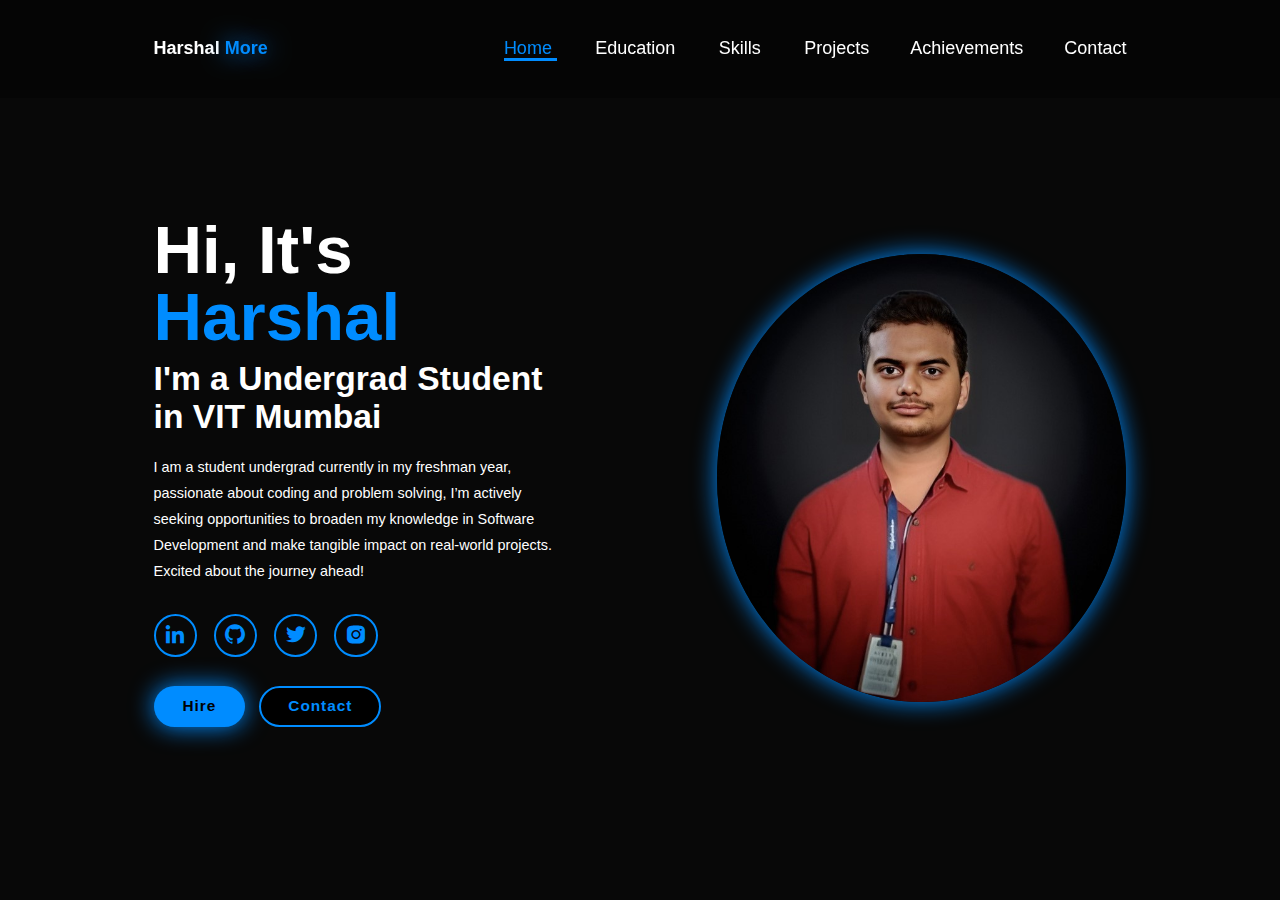
==== index.html @ 3dd086ee "Ready to merge ✅" ====
<!DOCTYPE html>
<html lang="en">
<head>
    <meta charset="UTF-8">
    <meta name="viewport" content="width=device-width, initial-scale=1.0">
    <title>Responsive Portfolio Website</title>
    <link rel="stylesheet" href="style.css">
    <link href='https://unpkg.com/boxicons@2.1.4/css/boxicons.min.css' rel='stylesheet'>
</head>
<body>
    <header class="header">
        <a href="#home" class="logo">Harshal
            <span>More</span>
        </a>
        <!-- <i class='bx bx-menu' class="menu-icon"></i> -->

        <nav class="navbar">
            <a href="#home" class="active"> Home </a>
            <a href="#education"> Education </a>
            <a href="#skills"> Skills </a>
            <a href="#projects"> Projects</a>
            <a href="#achievements"> Achievements</a>
            <a href="#contact"> Contact </a>
        </nav>
    </header>

        <section class="home" id="home">
            <div class="home-content">
                <h1>Hi, It's <span>Harshal</span></h1>
                <h3 class="text-animation">I'm a Undergrad Student in VIT Mumbai<span></span></h3>
                <p>
                    I am a student undergrad currently in my freshman year, passionate about coding and problem solving, I’m actively seeking opportunities to broaden my knowledge in Software Development and make tangible impact on real-world projects. Excited about the journey ahead!

                </p>
                <div class="social-icons">
                    <a href="#"><i class='bx bxl-linkedin' ></i></a>
                    <a href="#"><i class='bx bxl-github' ></i></a>
                    <a href="#"><i class='bx bxl-twitter' ></i></a>
                    <a href="#"><i class='bx bxl-instagram-alt' ></i></a>
                </div>
                <div class="btn-group">
                    <a href="#" class="btn">Hire</a>
                    <a href="#contact" class="btn">Contact</a>
                </div>
            </div>
                <div class="home-img">
                    <img src="IMG000.jpg" alt="">
                </div>

            
        </section>

    
    <script src="script.js"></script>
</body>
</html>
---- style.css ----
*{
    margin: 0;
    padding: 0;
    box-sizing: border-box;
    text-decoration: none;
    border: none;
    outline: none;
    scroll-behavior: smooth;
    font-family: "Poppins", sans-serif;
}

/* the above is used to reset the default css styling state */

:root{
    --bg-color: #080808;
    --second-bg-color: #131313;
    --text-color: #ffffff;
    --main-color: #008cff;
}

/* It states and changes the default values in the root lvl and then access them as a global variables " */

html{
    font-size: 60%;
    overflow-x: hidden;
}

body{
    background-color: var(--bg-color);
    color: var(--text-color);
}

.header {
    position: fixed;
    top: 0;
    left: 0;    
    width: 100%;
    padding: 4rem 12% 4rem;
    background: rgba(0, 0, 0, 0.3);
    backdrop-filter: blur(10px);
    display: flex;
    justify-content: space-between;
    align-items: center;
    z-index: 5;
}


.logo{
    font-size: 3rem;
    color: var(--text-color);
    font-weight: 800;
    cursor: pointer;
    transition: 0.3s ease;
    font-size: large;
}


.logo:hover{
    transform: scale(1.1);
}

.logo span{
    text-shadow: 0 0 25px var(--main-color);
}


.navbar a{
    font-size: 1.8 rem;
    color: var(--text-color);
    margin-left: 4rem;
    font-weight: 500;
    transition: 0.3s ease;
    border-bottom: 3px solid transparent;
    font-size: large;
}

.header .navb a:hover,
    .navbar a.active{
        color: var(--main-color);
        border-bottom: 3px solid var(--main-color);
    }

#menu-icon{
    font-size: 3.6rem;
    color: var(--main-color);
    display: none;
} 

section{
    min-height: 100vh;
    padding: 10rem 12% 10rem;
}

.home{
    display: flex;
    align-items: center;
    justify-content: center;
    gap: 15rem;
}

.home-content{
    display: flex;
    flex-direction: column;
    align-items: baseline;
    text-align: left;
    justify-content: center;
    margin-top: 3rem;
}

span{
    color: var(--main-color);
}

.logo span{
    color: var(--main-color);
}

.home-content h3{
    margin-bottom: 2rem;
    margin-top: 1rem;
    font-size: 3.5rem;
}

.home-content h1{
    font-size: 7rem;
    font-weight: 700;
    margin-top: 1.5rem;
    line-height: 1;
}

.home-img{
    border-radius: 50%;
}

.home-img img{
    position: relative;
    top: 3rem;
    width: 32vw;
    border-radius: 50%;
    box-shadow: 0 0 25px var(--main-color);
    cursor: pointer;
    transition: 0.4s ease-in-out;
}

.home-img img:hover{
    box-shadow: 0 0 25px var(--main-color),
                0 0 50px var(--main-color),
                0 0 100px var(--main-color);
}

.home-content p{
    font-size: 1.5rem;
    font-weight: 500;
    line-height: 1.8;
    max-width: 1000px;
}

.social-icons a{
    display: inline-flex;
    justify-content: center;
    align-items: center;
    width: 4.5rem;
    height: 4.5rem;
    background: transparent;
    border: 2px solid var(--main-color);
    font-size: 2.5rem;
    border-radius: 50%;
    color: var(--main-color);
    margin: 3rem 1.5rem 3rem 0;
    transition: 0.3 ease-in-out;
}

.social-icons a:hover{
    color: var(--main-color);
    transform: scale(1.3)translateY(-5px);
    box-shadow: 0 0 25px var(--main-color);
    background-color: var(--main-color);
    background-color: transparent;                          /* FIX */
}

.btn{
    display: inline-flex;
    padding: 1rem 2.8rem;
    background-color: var(--main-color);
    box-shadow: 0 0 25px var(--main-color);
    border-radius: 4rem;
    font-size: 1.6rem;
    color: black;
    border: 2px solid transparent;
    letter-spacing: 0.1rem;
    font-weight: 600;
    transition: 0.3s ease-in-out;
}

.btn:hover{
    transform: scale(1.05);
    box-shadow: 0 0 50px var(--main-color);
}

.btn-group{
    display: flex;
    align-items: center;
    gap: 1.5rem;
}

.btn-group a:nth-of-type(2){
    background-color: black;
    color: var(--main-color);
    border: 2px solid var(--main-color);
    box-shadow: 0 0 25px transparent;
}

.btn-group a:nth-of-type(2):hover{
    box-shadow: 0 0 25px var(--main-color);
    background-color: var(--main-color);
    color: black;
}
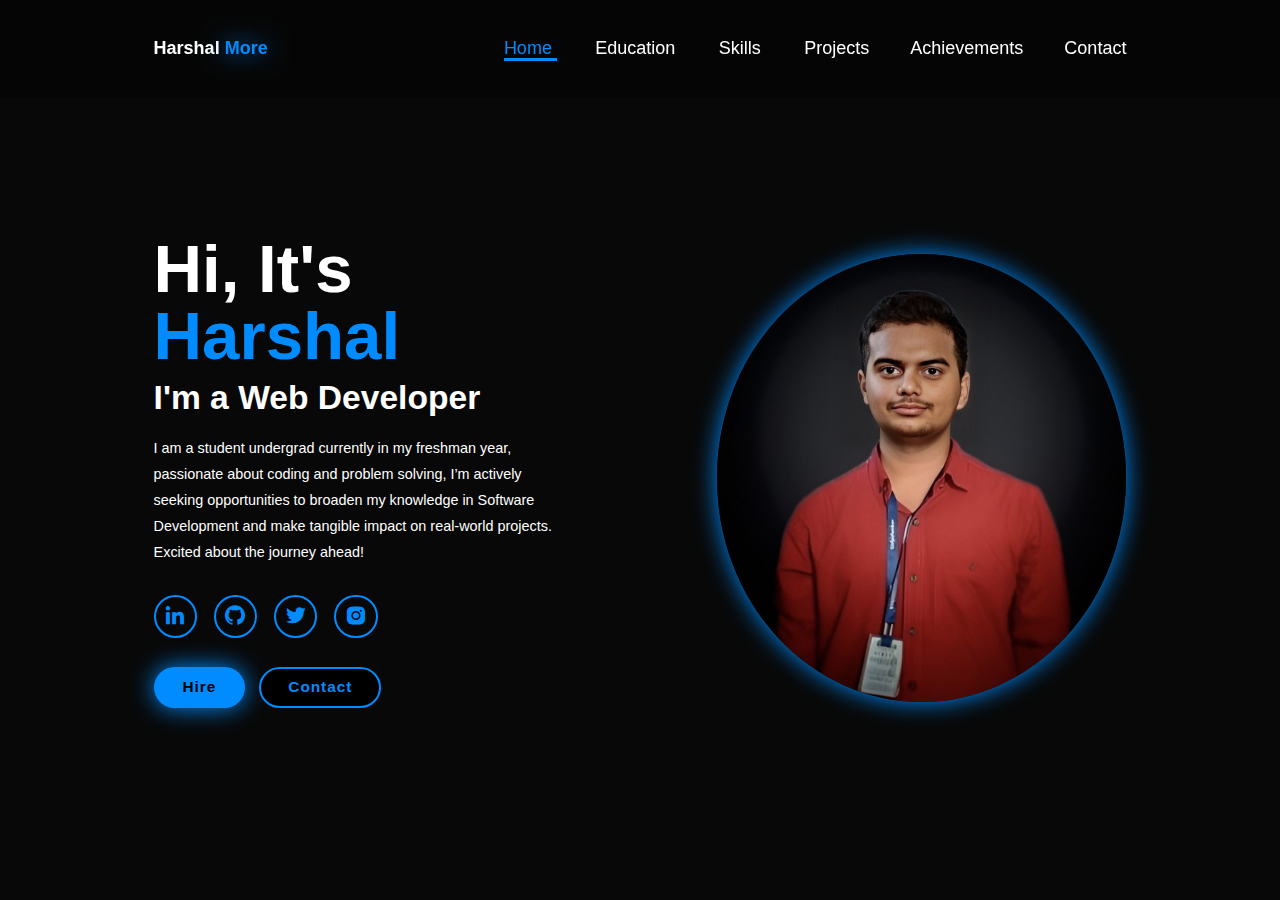
==== commit 63bf9a64: "Ready to merge ✅" ====
--- a/index.html
+++ b/index.html
@@ -27,7 +27,7 @@
         <section class="home" id="home">
             <div class="home-content">
                 <h1>Hi, It's <span>Harshal</span></h1>
-                <h3 class="text-animation">I'm a Undergrad Student in VIT Mumbai<span></span></h3>
+                <h3 class="text-animation">I'm a Web Developer<span></span></h3>
                 <p>
                     I am a student undergrad currently in my freshman year, passionate about coding and problem solving, I’m actively seeking opportunities to broaden my knowledge in Software Development and make tangible impact on real-world projects. Excited about the journey ahead!
 
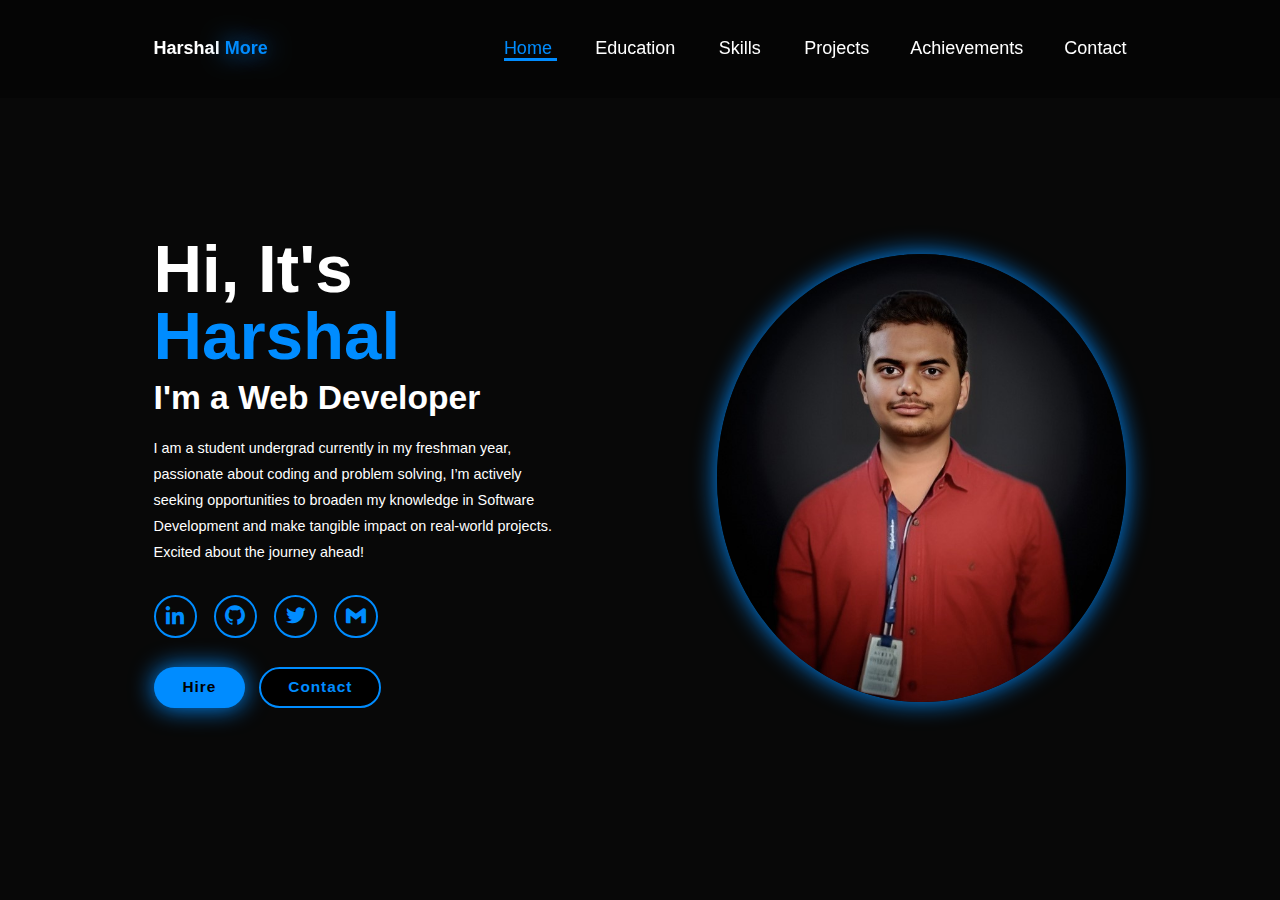
==== commit df1d572e: "final edit 2" ====
--- a/index.html
+++ b/index.html
@@ -33,10 +33,10 @@
 
                 </p>
                 <div class="social-icons">
-                    <a href="#"><i class='bx bxl-linkedin' ></i></a>
-                    <a href="#"><i class='bx bxl-github' ></i></a>
-                    <a href="#"><i class='bx bxl-twitter' ></i></a>
-                    <a href="#"><i class='bx bxl-instagram-alt' ></i></a>
+                    <a href="https://www.linkedin.com/in/harshalmore31/"><i class='bx bxl-linkedin' ></i></a>
+                    <a href="https://github.com/harshalmore31"><i class='bx bxl-github' ></i></a>
+                    <a href="https://x.com/Harshalmore31"><i class='bx bxl-twitter' ></i></a>
+                    <a href="harshalmore2468@gmail.com"><i class='bx bxl-gmail' ></i></a>
                 </div>
                 <div class="btn-group">
                     <a href="#" class="btn">Hire</a>
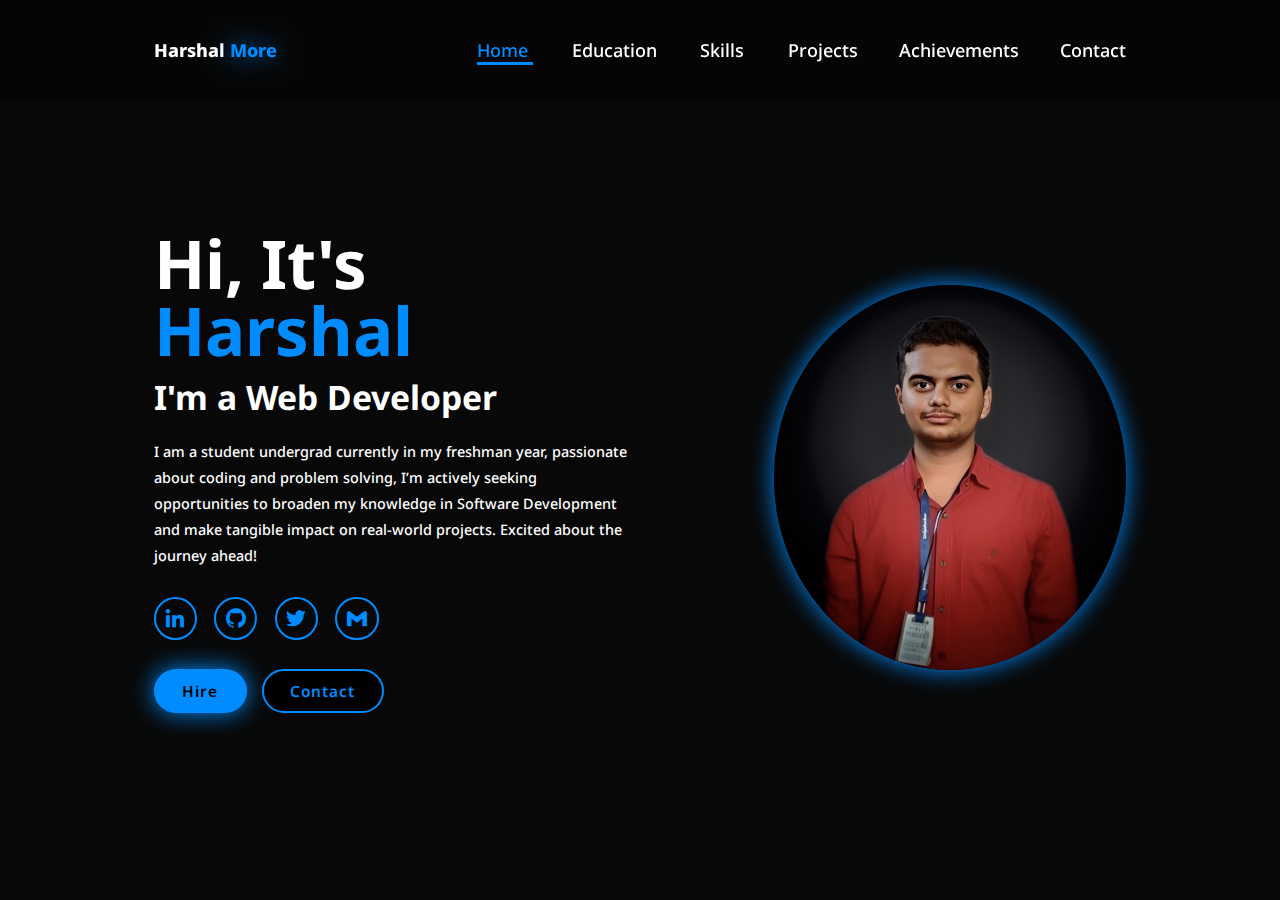
==== commit e2d4ae91: "Refined font" ====
--- a/index.html
+++ b/index.html
@@ -6,6 +6,7 @@
     <title>Responsive Portfolio Website</title>
     <link rel="stylesheet" href="style.css">
     <link href='https://unpkg.com/boxicons@2.1.4/css/boxicons.min.css' rel='stylesheet'>
+    
 </head>
 <body>
     <header class="header">
@@ -36,7 +37,7 @@
                     <a href="https://www.linkedin.com/in/harshalmore31/"><i class='bx bxl-linkedin' ></i></a>
                     <a href="https://github.com/harshalmore31"><i class='bx bxl-github' ></i></a>
                     <a href="https://x.com/Harshalmore31"><i class='bx bxl-twitter' ></i></a>
-                    <a href="harshalmore2468@gmail.com"><i class='bx bxl-gmail' ></i></a>
+                    <a href="mailto:harshalmore2468@gmail.com"><i class='bx bxl-gmail' ></i></a>
                 </div>
                 <div class="btn-group">
                     <a href="#" class="btn">Hire</a>
--- a/style.css
+++ b/style.css
@@ -1,3 +1,15 @@
+@import url('https://fonts.googleapis.com/css2?family=Noto+Sans:ital,wght@0,100..900;1,100..900&display=swap');
+
+
+.noto-sans-bold {
+  font-family: "Noto Sans", sans-serif;
+  font-optical-sizing: auto;
+  font-weight: 400;
+  font-style: normal;
+  font-variation-settings:
+    "wdth" 100;
+}
+  
 *{
     margin: 0;
     padding: 0;
@@ -6,7 +18,7 @@
     border: none;
     outline: none;
     scroll-behavior: smooth;
-    font-family: "Poppins", sans-serif;
+    font-family: "Noto Sans" , sans-serif;
 }
 
 /* the above is used to reset the default css styling state */
@@ -135,7 +147,7 @@
 .home-img img{
     position: relative;
     top: 3rem;
-    width: 32vw;
+    width: 27.5vw;
     border-radius: 50%;
     box-shadow: 0 0 25px var(--main-color);
     cursor: pointer;
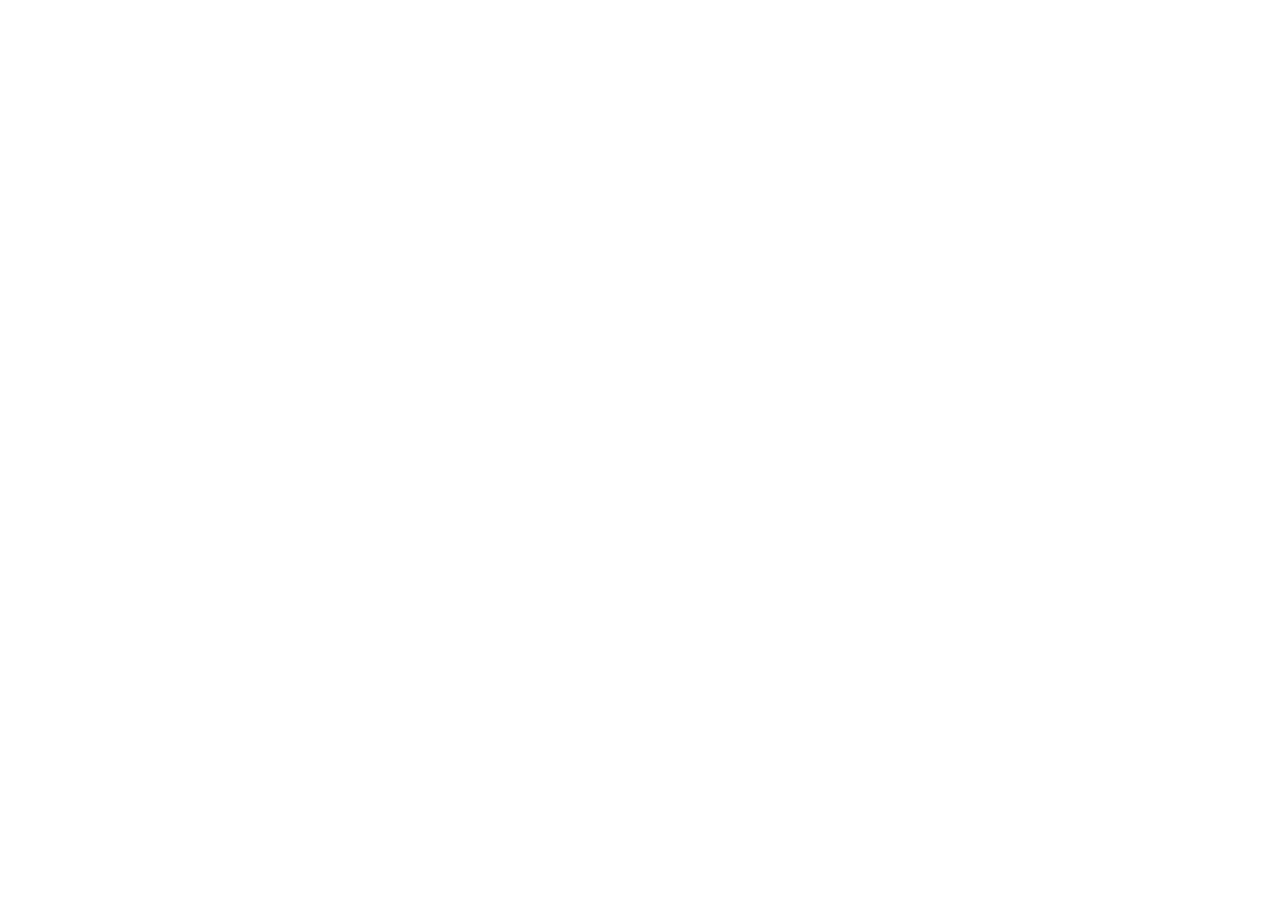
==== commit 88e8cff6: "updates" ====
--- a/index.html
+++ b/index.html
@@ -3,55 +3,10 @@
 <head>
     <meta charset="UTF-8">
     <meta name="viewport" content="width=device-width, initial-scale=1.0">
-    <title>Responsive Portfolio Website</title>
-    <link rel="stylesheet" href="style.css">
-    <link href='https://unpkg.com/boxicons@2.1.4/css/boxicons.min.css' rel='stylesheet'>
+    <title>New Portfolio</title>
     
 </head>
 <body>
-    <header class="header">
-        <a href="#home" class="logo">Harshal
-            <span>More</span>
-        </a>
-        <!-- <i class='bx bx-menu' class="menu-icon"></i> -->
-
-        <nav class="navbar">
-            <a href="#home" class="active"> Home </a>
-            <a href="#education"> Education </a>
-            <a href="#skills"> Skills </a>
-            <a href="#projects"> Projects</a>
-            <a href="#achievements"> Achievements</a>
-            <a href="#contact"> Contact </a>
-        </nav>
-    </header>
-
-        <section class="home" id="home">
-            <div class="home-content">
-                <h1>Hi, It's <span>Harshal</span></h1>
-                <h3 class="text-animation">I'm a Web Developer<span></span></h3>
-                <p>
-                    I am a student undergrad currently in my freshman year, passionate about coding and problem solving, I’m actively seeking opportunities to broaden my knowledge in Software Development and make tangible impact on real-world projects. Excited about the journey ahead!
-
-                </p>
-                <div class="social-icons">
-                    <a href="https://www.linkedin.com/in/harshalmore31/"><i class='bx bxl-linkedin' ></i></a>
-                    <a href="https://github.com/harshalmore31"><i class='bx bxl-github' ></i></a>
-                    <a href="https://x.com/Harshalmore31"><i class='bx bxl-twitter' ></i></a>
-                    <a href="mailto:harshalmore2468@gmail.com"><i class='bx bxl-gmail' ></i></a>
-                </div>
-                <div class="btn-group">
-                    <a href="#" class="btn">Hire</a>
-                    <a href="#contact" class="btn">Contact</a>
-                </div>
-            </div>
-                <div class="home-img">
-                    <img src="IMG000.jpg" alt="">
-                </div>
-
-            
-        </section>
-
     
-    <script src="script.js"></script>
 </body>
 </html>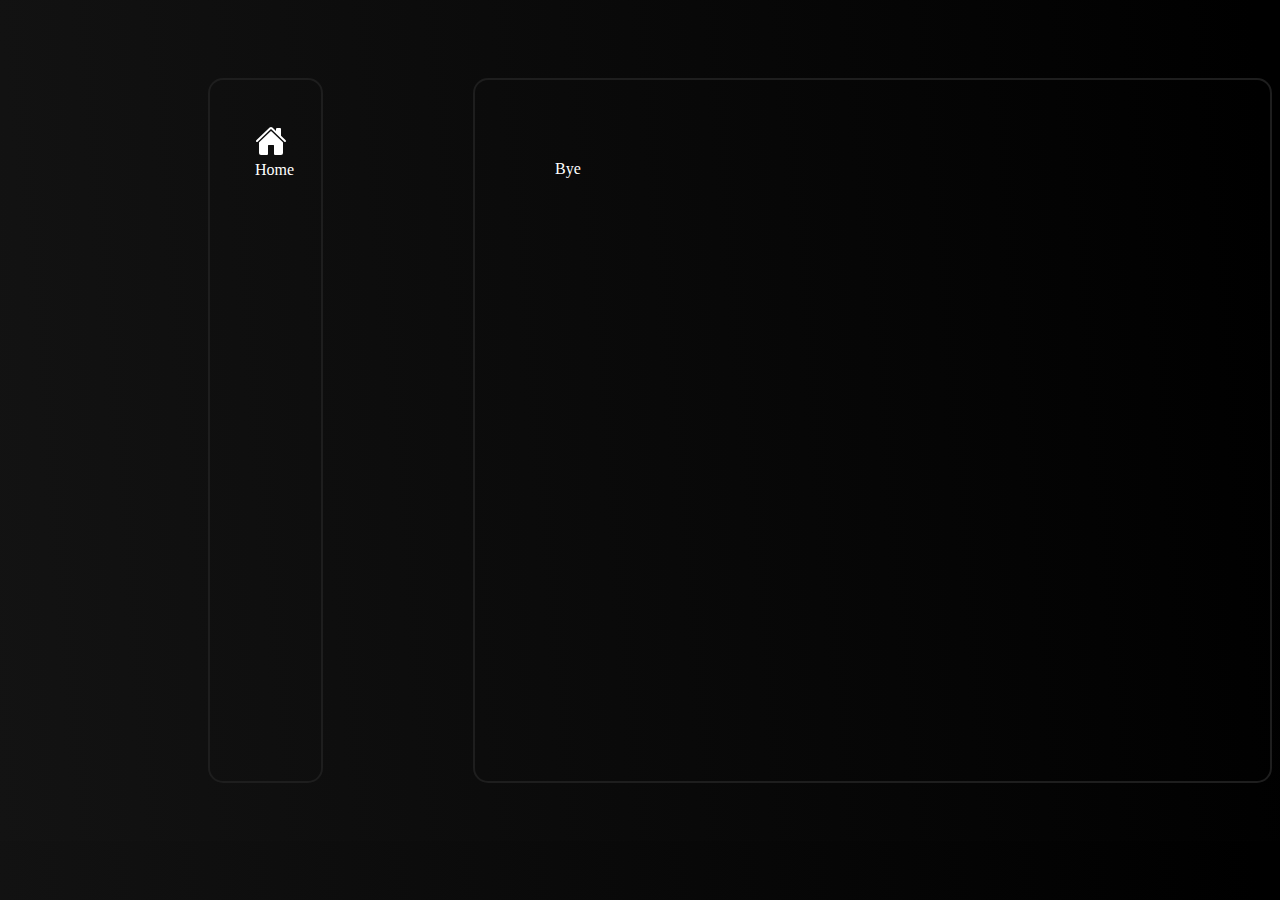
==== commit 419996c9: "refactor: Add navigation bar and update layout in index.html" ====
--- a/index.html
+++ b/index.html
@@ -4,9 +4,22 @@
     <meta charset="UTF-8">
     <meta name="viewport" content="width=device-width, initial-scale=1.0">
     <title>New Portfolio</title>
-    
+    <link rel="stylesheet" href="style.css">
+    <nav class="nvbr">
+
+    </nav>
 </head>
 <body>
-    
+    <div class="main">
+        <div class="navbar">
+            <div class="social-icons">
+                <img src="ion--home.svg" alt="Home-icon" class="svg">
+                <label>Home</label>
+            </div>
+        </div>
+    <div class="display">
+            Bye
+    </div>
+    </div>
 </body>
 </html>--- a/style.css
+++ b/style.css
@@ -0,0 +1,31 @@
+body{
+    background: linear-gradient(85deg, #131313 0%, #000000 98%, #000000 100%);
+}
+
+
+.main{
+    display: flex;
+    justify-content: flex-start;
+}
+.navbar{
+    margin: 70px 0px 50px 200px;
+    padding: 45px 10px 10px 45px;
+    width: 75px;
+    border: 2px solid #1E1E1E;
+    color: white;
+    border-radius: 15px;
+}
+.display{            
+    margin: 70px 0px 50px 150px;    
+    padding: 80px 10px 20px 80px;                   
+    width: 944.8px;
+    height: 600.8px;
+    border: 2px solid #1E1E1E;
+    color: white;
+    border-radius: 15px;
+}
+
+.svg{
+    width: 2em;
+    height: 2em;
+}